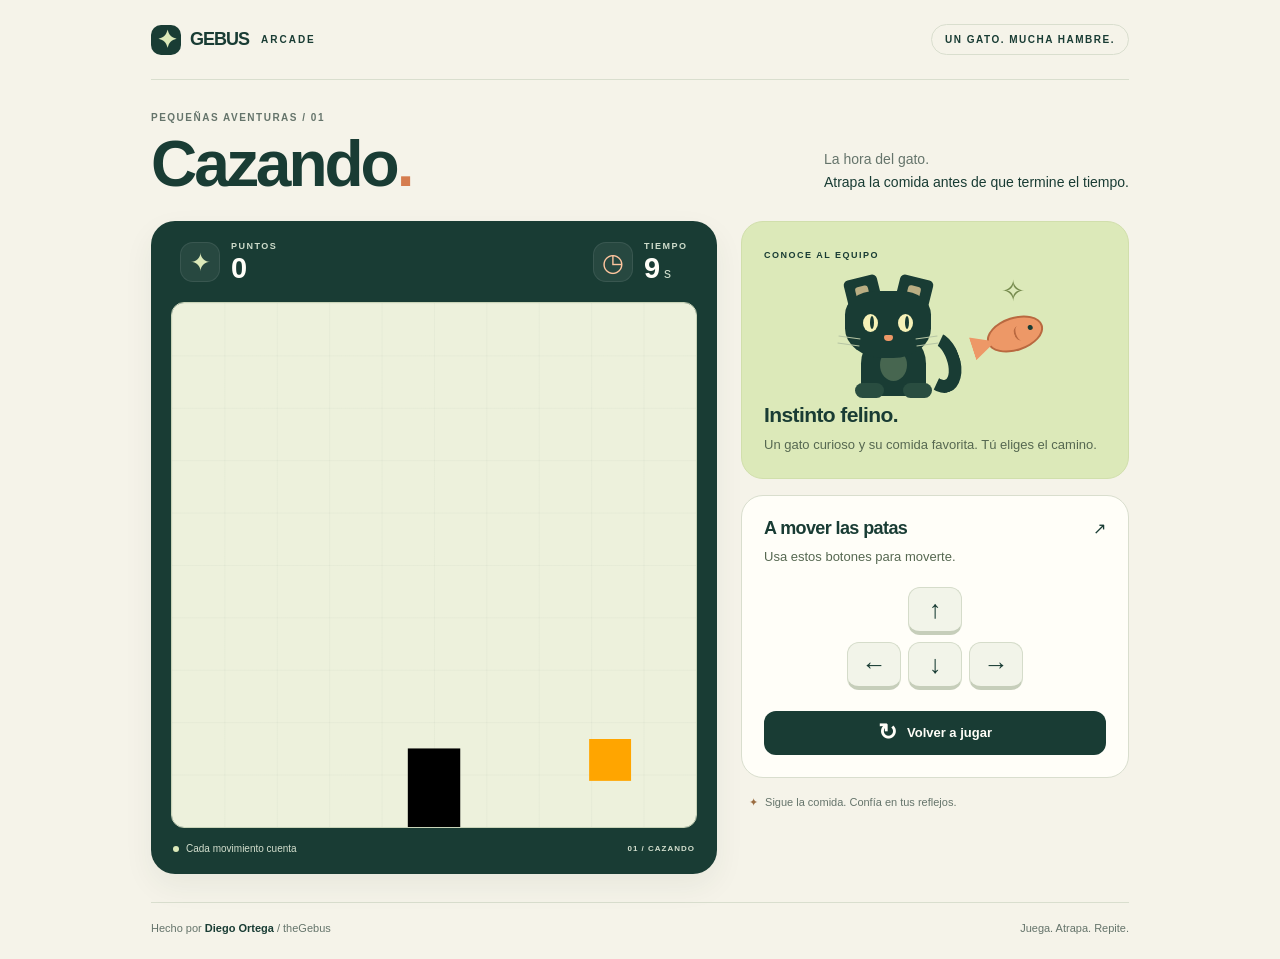
==== index.html @ de118d7b "Mejoras en el diseño grafico" ====
<!DOCTYPE html>
<html lang="es">
<head>
  <meta charset="UTF-8">
  <meta name="viewport" content="width=device-width, initial-scale=1.0">
  <meta name="theme-color" content="#193c34">
  <title>Cazando · La hora del gato</title>
  <link rel="stylesheet" href="cazando.css">
  <script src="utils.js"></script>
</head>
<body onload="iniciarJuego()">
  <div class="app">
    <header class="cabecera">
      <a class="marca" href="cazando.html" aria-label="Cazando, inicio"><span class="marca-icono" aria-hidden="true">✦</span> GEBUS<span class="marca-sub">ARCADE</span></a>
      <span class="etiqueta">UN GATO. MUCHA HAMBRE.</span>
    </header>

    <main>
      <div class="introduccion">
        <div><p class="sobretitulo">PEQUEÑAS AVENTURAS / 01</p><h1>Cazando<span class="punto">.</span></h1></div>
        <p class="descripcion">La hora del gato.<br><strong>Atrapa la comida antes de que termine el tiempo.</strong></p>
      </div>

      <div class="juego">
        <section class="zona-juego" aria-label="Tablero de juego">
          <div class="panel">
            <div class="dato"><span class="dato-icono" aria-hidden="true">✦</span><div><span class="dato-nombre">PUNTOS</span><span id="puntos">0</span></div></div>
            <div class="dato"><span class="dato-icono reloj" aria-hidden="true">◷</span><div><span class="dato-nombre">TIEMPO</span><span id="tiempo">10</span><span class="unidad"> s</span></div></div>
          </div>
          <div class="marco-tablero">
            <!-- Se conservan el ID y las dimensiones originales para la lógica del juego. -->
            <canvas width="500" height="500" id="areaJuego" aria-label="Mueve al gato con los botones para atrapar la comida">Tu navegador necesita admitir Canvas para mostrar este juego.</canvas>
          </div>
          <div class="pie-tablero"><span class="indicador" aria-hidden="true"></span> Cada movimiento cuenta <span class="pie-numero">01 / CAZANDO</span></div>
        </section>

        <aside class="lateral" aria-label="Guía y controles">
          <section class="tarjeta historia">
            <span class="mini-etiqueta">CONOCE AL EQUIPO</span>
            <div class="personajes" aria-hidden="true">
              <div class="gato"><div class="oreja oreja-izq"></div><div class="oreja oreja-der"></div><div class="cabeza"><span class="ojo ojo-izq"></span><span class="ojo ojo-der"></span><span class="nariz"></span><span class="bigote bigote-izq"></span><span class="bigote bigote-der"></span></div><div class="cuerpo"></div><span class="pata pata-izq"></span><span class="pata pata-der"></span><span class="cola"></span></div>
              <span class="destello">✧</span><div class="pez"><span class="ojo-pez"></span></div>
            </div>
            <h2>Instinto felino.</h2><p>Un gato curioso y su comida favorita. Tú eliges el camino.</p>
          </section>

          <section class="tarjeta controles" aria-label="Controles de movimiento">
            <div class="titulo-controles"><h2>A mover las patas</h2><span aria-hidden="true">↗</span></div>
            <p>Usa estos botones para moverte.</p>
            <div class="cruceta">
              <button class="arriba" type="button" onclick="moverPersonajeArriba();" aria-label="Mover arriba">↑</button>
              <button class="izquierda" type="button" onclick="moverPersonajeIzquierda();" aria-label="Mover a la izquierda">←</button>
              <button class="abajo" type="button" onclick="moverPersonajeAbajo();" aria-label="Mover abajo">↓</button>
              <button class="derecha" type="button" onclick="moverPersonajeDerecha();" aria-label="Mover a la derecha">→</button>
            </div>
            <button class="reiniciar" type="button" onclick="reiniciarJuego();"><span aria-hidden="true">↻</span> Volver a jugar</button>
            <p id="mensaje" role="status" aria-live="polite"></p>
          </section>
          <p class="consejo"><span aria-hidden="true">✦</span> Sigue la comida. Confía en tus reflejos.</p>
        </aside>
      </div>
    </main>
    <footer><span>Hecho por <strong>Diego Ortega</strong> / theGebus</span><span>Juega. Atrapa. Repite.</span></footer>
  </div>
  <script src="cazando.js"></script>
</body>
</html>
---- cazando.css ----
/* CAZANDO — colores suaves, formas redondas y una pequeña aventura felina. */
:root {
  --fondo: #f5f3e9;
  --papel: #fffef8;
  --tinta: #193c34;
  --suave: #65746b;
  --verde: #dce9b9;
  --borde: #d9dece;
  --naranja: #ed9867;
}
* { box-sizing: border-box; }
body { margin: 0; color: var(--tinta); background: var(--fondo); font-family: "Trebuchet MS", Arial, sans-serif; }
button, a { -webkit-tap-highlight-color: transparent; }
.app { max-width: 1050px; margin: 0 auto; padding: 0 36px; }
.cabecera { display: flex; align-items: center; justify-content: space-between; gap: 20px; padding: 24px 0; border-bottom: 1px solid var(--borde); }
.marca { display: flex; align-items: center; gap: 9px; text-decoration: none; color: inherit; font-size: 18px; font-weight: 900; letter-spacing: -1px; }
.marca-icono { display: grid; place-items: center; width: 30px; height: 30px; border-radius: 10px; background: var(--tinta); color: var(--verde); font-size: 24px; }
.marca-sub { font-size: 10px; letter-spacing: 2px; margin-left: 3px; font-weight: 600; }
.etiqueta, .mini-etiqueta, .sobretitulo, .dato-nombre, .pie-numero { font-size: 10px; font-weight: 700; letter-spacing: 1.5px; }
.etiqueta { border: 1px solid var(--borde); border-radius: 30px; padding: 9px 13px; }
.introduccion { display: flex; justify-content: space-between; align-items: end; gap: 30px; padding: 32px 0 25px; }
.sobretitulo { color: var(--suave); margin: 0 0 9px; }
h1 { font-size: clamp(42px, 6vw, 64px); line-height: 1; letter-spacing: -3px; margin: 0; }
.punto { color: #d57c4e; }
.descripcion { max-width: 315px; font-size: 14px; line-height: 1.6; margin: 0 0 3px; color: var(--suave); }
.descripcion strong { font-weight: 400; color: var(--tinta); }
.juego { display: grid; grid-template-columns: minmax(0, 566px) minmax(0, 1fr); gap: 24px; align-items: start; }
.zona-juego { background: var(--tinta); padding: 20px; border-radius: 24px; box-shadow: 0 12px 30px #193c3410; }
.panel { display: flex; justify-content: space-between; padding: 0 9px 19px; gap: 20px; color: var(--papel); }
.dato { display: flex; align-items: center; gap: 11px; min-width: 95px; }
.dato-icono { display: grid; place-items: center; color: var(--verde); background: #ffffff10; width: 40px; height: 40px; font-size: 25px; border: 1px solid #ffffff15; border-radius: 13px; }
.reloj { color: #ffc59e; }
.dato-nombre { display: block; color: #cedccb; font-size: 9px; margin-bottom: 3px; }
#puntos, #tiempo { font-size: 29px; font-weight: 700; line-height: 1; font-variant-numeric: tabular-nums; }
.unidad { font-size: 14px; color: #cedccb; }
.marco-tablero { overflow: hidden; border-radius: 13px; border: 1px solid #c9d4b8; background: #edf1dc; }
/* El tamaño interno sigue siendo 500 × 500; solo se adapta la visualización. */
canvas { display: block; width: 100%; height: auto; aspect-ratio: 1; background-color: #edf1dc; background-image: linear-gradient(#193c3408 1px, transparent 1px), linear-gradient(90deg, #193c3408 1px, transparent 1px); background-size: 10% 10%; }
.pie-tablero { display: flex; align-items: center; gap: 7px; color: #d4dfce; padding: 15px 2px 0; font-size: 10px; }
.indicador { width: 6px; height: 6px; border-radius: 50%; background: var(--verde); }
.pie-numero { margin-left: auto; font-size: 8px; letter-spacing: 1px; }
.lateral { display: grid; gap: 16px; }
.tarjeta { border: 1px solid var(--borde); border-radius: 22px; padding: 22px; background: var(--papel); }
.historia { background: var(--verde); border-color: #d1dfac; overflow: hidden; }
.mini-etiqueta { font-size: 9px; }
h2 { margin: 0; font-size: 21px; letter-spacing: -.6px; }
.tarjeta p { font-size: 13px; line-height: 1.6; color: #566851; margin: 8px 0 0; }
.personajes { height: 141px; position: relative; max-width: 235px; margin: 0 auto; }
/* Ilustraciones decorativas hechas en CSS, sin imágenes externas. */
.gato { position: absolute; width: 110px; height: 120px; bottom: 7px; left: 17px; }
.cabeza { position: absolute; z-index: 3; background: var(--tinta); width: 86px; height: 67px; border-radius: 35% 35% 44% 44%; left: 10px; top: 15px; }
.oreja { position: absolute; top: 1px; width: 34px; height: 40px; background: var(--tinta); border-radius: 5px; z-index: 2; }
.oreja-izq { left: 12px; transform: rotate(-14deg); }
.oreja-der { left: 61px; transform: rotate(14deg); }
.oreja::after { content: ""; position: absolute; width: 13px; height: 19px; background: #baae83; left: 10px; top: 9px; border-radius: 3px; }
.ojo { position: absolute; width: 15px; height: 18px; background: #f6f1b7; border-radius: 50%; top: 23px; }
.ojo::after { content: ""; position: absolute; width: 4px; height: 13px; border-radius: 50%; background: var(--tinta); top: 2px; left: 7px; }
.ojo-izq { left: 18px; }.ojo-der { right: 18px; }
.nariz { position: absolute; top: 44px; left: 39px; width: 9px; height: 6px; background: var(--naranja); border-radius: 3px 3px 6px 6px; }
.bigote { position: absolute; top: 46px; width: 22px; height: 8px; border-top: 1px solid #b6c5a4; border-bottom: 1px solid #b6c5a4; }
.bigote-izq { left: -7px; transform: rotate(8deg); }.bigote-der { right: -7px; transform: rotate(-8deg); }
.cuerpo { position: absolute; z-index: 2; left: 26px; bottom: 0; width: 65px; height: 65px; background: var(--tinta); border-radius: 50% 50% 20% 20%; }
.cuerpo::after { content: ""; position: absolute; top: 18px; left: 19px; width: 27px; height: 32px; border-radius: 50%; background: #476650; }
.pata { position: absolute; bottom: -2px; z-index: 3; background: #294d40; width: 29px; height: 15px; border-radius: 10px; }.pata-izq { left: 20px; }.pata-der { left: 68px; }
.cola { position: absolute; right: -15px; bottom: 2px; width: 43px; height: 64px; border: 13px solid var(--tinta); border-left-color: transparent; border-top-color: transparent; border-radius: 50%; transform: rotate(-20deg); }
.pez { position: absolute; top: 55px; right: 9px; width: 58px; height: 34px; border: 2px solid #b96940; background: var(--naranja); border-radius: 50%; transform: rotate(-18deg); }
.pez::before { content: ""; position: absolute; left: -18px; top: 4px; width: 24px; height: 24px; background: var(--naranja); clip-path: polygon(0 0, 100% 50%, 0 100%); }
.pez::after { content: ""; position: absolute; width: 9px; height: 15px; border-left: 2px solid #b96940; border-radius: 50%; top: 8px; right: 17px; }
.ojo-pez { position: absolute; right: 8px; top: 11px; width: 5px; height: 5px; background: var(--tinta); border-radius: 50%; }
.destello { position: absolute; top: 12px; right: 28px; font-size: 29px; color: #758a4d; }
.titulo-controles { display: flex; align-items: center; justify-content: space-between; gap: 7px; }
.titulo-controles h2 { font-size: 18px; }
.cruceta { display: grid; grid-template-columns: repeat(3, 54px); grid-template-rows: repeat(2, 48px); gap: 7px; justify-content: center; margin: 19px 0 21px; }
button { font: inherit; cursor: pointer; touch-action: manipulation; transition: background .15s, transform .15s, box-shadow .15s; }
.cruceta button { border: 1px solid #d5dcca; border-bottom: 4px solid #c6ceba; border-radius: 12px; background: #f2f4e9; color: var(--tinta); font-size: 25px; font-weight: bold; }
.arriba { grid-column: 2; grid-row: 1; }.izquierda { grid-column: 1; grid-row: 2; }.abajo { grid-column: 2; grid-row: 2; }.derecha { grid-column: 3; grid-row: 2; }
button:hover { background: #e0e9c9; }
button:active { transform: translateY(2px); }
button:focus-visible, a:focus-visible { outline: 3px solid #c66e3e; outline-offset: 4px; }
.reiniciar { display: flex; justify-content: center; align-items: center; gap: 10px; width: 100%; min-height: 44px; background: var(--tinta); color: var(--papel); border: 0; border-radius: 12px; font-size: 13px; font-weight: bold; }
.reiniciar span { font-size: 23px; }.reiniciar:hover { background: #2e5946; }
#mensaje { color: #91431f; font-size: 14px; text-align: center; font-weight: bold; overflow-wrap: anywhere; }
#mensaje:empty { display: none; }
.consejo { margin: 0; padding: 0 8px; color: var(--suave); font-size: 11px; line-height: 1.5; }.consejo span { color: #9b6d42; margin-right: 4px; }
footer { display: flex; justify-content: space-between; gap: 16px; margin-top: 28px; padding: 19px 0 25px; border-top: 1px solid var(--borde); color: var(--suave); font-size: 11px; }
footer strong { color: var(--tinta); }
@media (max-width: 800px) {
  .app { padding: 0 22px; max-width: 640px; }
  .juego { grid-template-columns: 1fr; gap: 18px; }
  .lateral { grid-template-columns: 1fr 1fr; gap: 14px; }
  .tarjeta { padding: 18px; }
  .consejo { grid-column: 1 / -1; }
  .introduccion { align-items: start; }
  .descripcion { max-width: 230px; font-size: 13px; }
  .personajes { transform: scale(.85); transform-origin: center; }
}
@media (max-width: 480px) {
  .app { padding: 0 16px; }
  .cabecera { padding: 19px 0; }.etiqueta { display: none; }
  .introduccion { display: block; padding: 24px 0 20px; }
  .descripcion { margin-top: 14px; max-width: 100%; }
  .zona-juego { padding: 14px; border-radius: 20px; }
  .panel { padding: 2px 2px 15px; }.pie-numero { display: none; }
  .lateral { grid-template-columns: 1fr; }.historia { display: none; }
  .cruceta { grid-template-columns: repeat(3, 60px); grid-template-rows: repeat(2, 50px); }
  footer { flex-direction: column; gap: 7px; }
}
@media (prefers-reduced-motion: reduce) { button { transition: none; } }
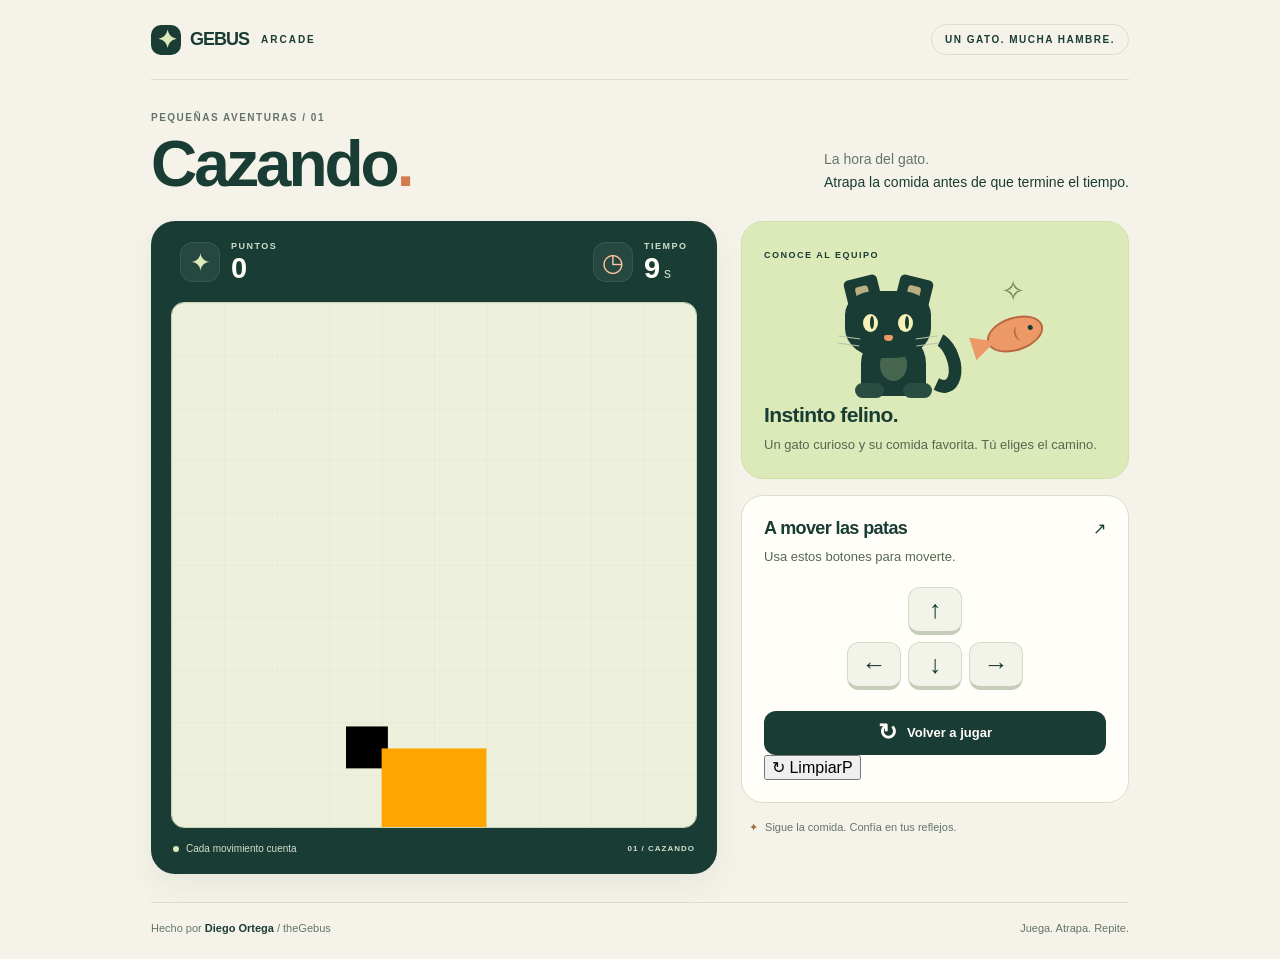
==== commit 67f2280f: "Cambios de personaje y tamaños" ====
--- a/index.html
+++ b/index.html
@@ -54,9 +54,11 @@
               <button class="derecha" type="button" onclick="moverPersonajeDerecha();" aria-label="Mover a la derecha">→</button>
             </div>
             <button class="reiniciar" type="button" onclick="reiniciarJuego();"><span aria-hidden="true">↻</span> Volver a jugar</button>
+            <button class="clean" type="button" onclick="desaparecerPersonaje();"><span aria-hidden="true">↻</span> LimpiarP</button>
             <p id="mensaje" role="status" aria-live="polite"></p>
           </section>
           <p class="consejo"><span aria-hidden="true">✦</span> Sigue la comida. Confía en tus reflejos.</p>
+
         </aside>
       </div>
     </main>
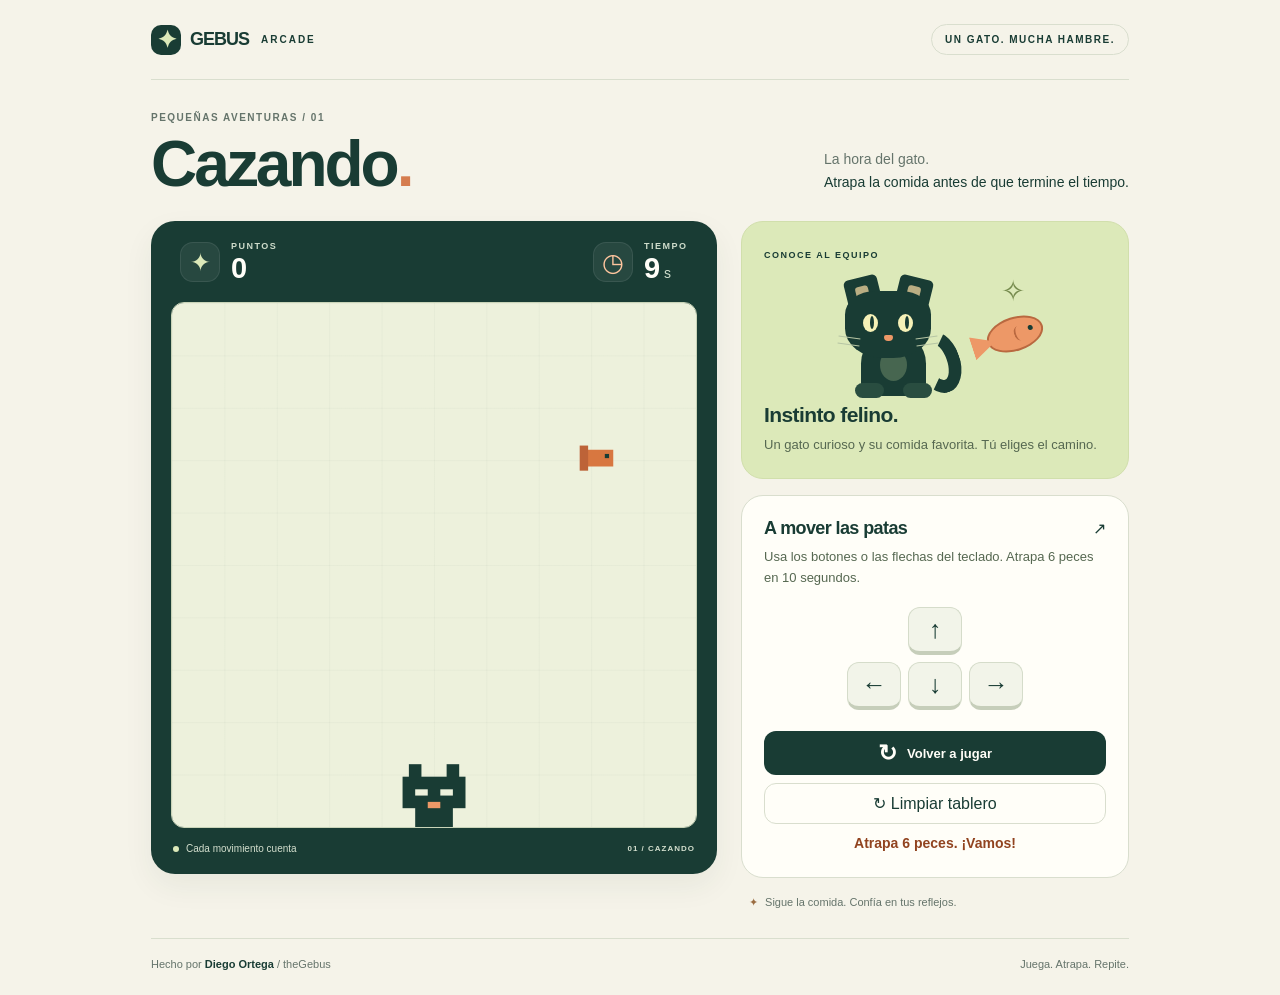
==== commit 3f7026c1: "Mejoras graficas" ====
--- a/index.html
+++ b/index.html
@@ -11,7 +11,7 @@
 <body onload="iniciarJuego()">
   <div class="app">
     <header class="cabecera">
-      <a class="marca" href="cazando.html" aria-label="Cazando, inicio"><span class="marca-icono" aria-hidden="true">✦</span> GEBUS<span class="marca-sub">ARCADE</span></a>
+      <a class="marca" href="index.html" aria-label="Cazando, inicio"><span class="marca-icono" aria-hidden="true">✦</span> GEBUS<span class="marca-sub">ARCADE</span></a>
       <span class="etiqueta">UN GATO. MUCHA HAMBRE.</span>
     </header>
 
@@ -46,7 +46,7 @@
 
           <section class="tarjeta controles" aria-label="Controles de movimiento">
             <div class="titulo-controles"><h2>A mover las patas</h2><span aria-hidden="true">↗</span></div>
-            <p>Usa estos botones para moverte.</p>
+            <p>Usa los botones o las flechas del teclado. Atrapa 6 peces en 10 segundos.</p>
             <div class="cruceta">
               <button class="arriba" type="button" onclick="moverPersonajeArriba();" aria-label="Mover arriba">↑</button>
               <button class="izquierda" type="button" onclick="moverPersonajeIzquierda();" aria-label="Mover a la izquierda">←</button>
@@ -54,7 +54,7 @@
               <button class="derecha" type="button" onclick="moverPersonajeDerecha();" aria-label="Mover a la derecha">→</button>
             </div>
             <button class="reiniciar" type="button" onclick="reiniciarJuego();"><span aria-hidden="true">↻</span> Volver a jugar</button>
-            <button class="clean" type="button" onclick="desaparecerPersonaje();"><span aria-hidden="true">↻</span> LimpiarP</button>
+            <button class="clean" type="button" onclick="desaparecerPersonaje();"><span aria-hidden="true">↻</span> Limpiar tablero</button>
             <p id="mensaje" role="status" aria-live="polite"></p>
           </section>
           <p class="consejo"><span aria-hidden="true">✦</span> Sigue la comida. Confía en tus reflejos.</p>
--- a/cazando.css
+++ b/cazando.css
@@ -106,3 +106,6 @@
   footer { flex-direction: column; gap: 7px; }
 }
 @media (prefers-reduced-motion: reduce) { button { transition: none; } }
+
+/* Botón para detener la partida y limpiar el tablero. */
+.clean { width: 100%; padding: 10px; margin-top: 8px; border: 1px solid var(--borde); border-radius: 12px; background: var(--papel); color: var(--tinta); }
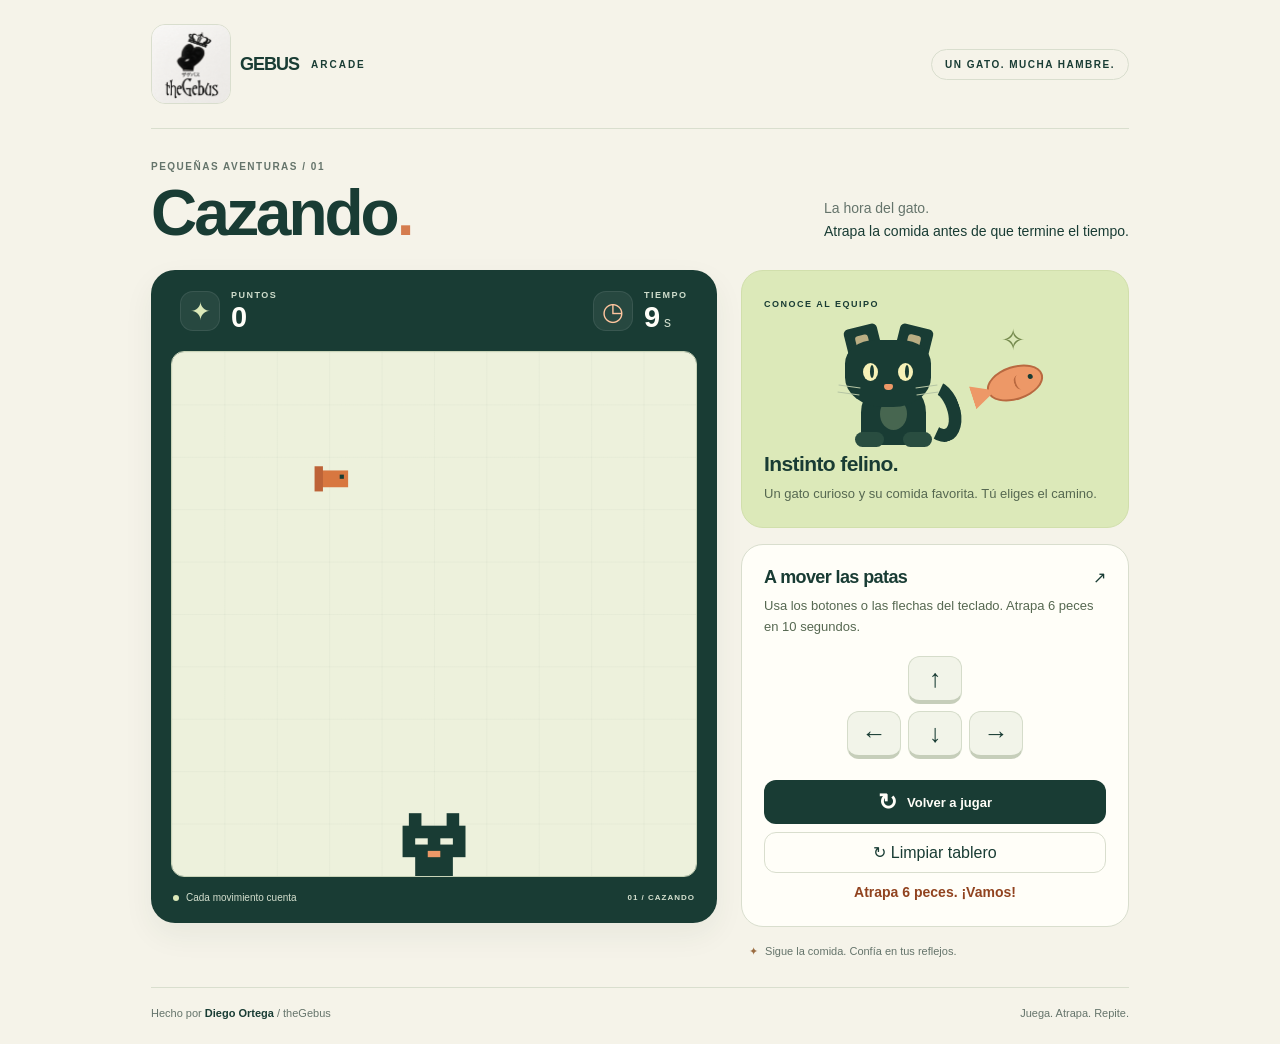
==== commit 8d208e66: "Mejoras graficas y logo" ====
--- a/index.html
+++ b/index.html
@@ -11,7 +11,7 @@
 <body onload="iniciarJuego()">
   <div class="app">
     <header class="cabecera">
-      <a class="marca" href="index.html" aria-label="Cazando, inicio"><span class="marca-icono" aria-hidden="true">✦</span> GEBUS<span class="marca-sub">ARCADE</span></a>
+      <a class="marca" href="index.html" aria-label="Cazando, inicio"><img class="marca-logo" src="imagenes/Logo-oficial-theGebus.png" alt="Logotipo de theGebus: conejo con corona" width="80" height="80"> GEBUS<span class="marca-sub">ARCADE</span></a>
       <span class="etiqueta">UN GATO. MUCHA HAMBRE.</span>
     </header>
 
--- a/cazando.css
+++ b/cazando.css
@@ -14,7 +14,9 @@
 .app { max-width: 1050px; margin: 0 auto; padding: 0 36px; }
 .cabecera { display: flex; align-items: center; justify-content: space-between; gap: 20px; padding: 24px 0; border-bottom: 1px solid var(--borde); }
 .marca { display: flex; align-items: center; gap: 9px; text-decoration: none; color: inherit; font-size: 18px; font-weight: 900; letter-spacing: -1px; }
-.marca-icono { display: grid; place-items: center; width: 30px; height: 30px; border-radius: 10px; background: var(--tinta); color: var(--verde); font-size: 24px; }
+/* Logotipo original junto al nombre, sin deformarlo ni recortarlo. */
+.marca-logo { display: block; width: 80px; height: 80px; object-fit: contain; flex-shrink: 0; border-radius: 14px; border: 1px solid var(--borde); }
+
 .marca-sub { font-size: 10px; letter-spacing: 2px; margin-left: 3px; font-weight: 600; }
 .etiqueta, .mini-etiqueta, .sobretitulo, .dato-nombre, .pie-numero { font-size: 10px; font-weight: 700; letter-spacing: 1.5px; }
 .etiqueta { border: 1px solid var(--borde); border-radius: 30px; padding: 9px 13px; }
@@ -109,3 +111,7 @@
 
 /* Botón para detener la partida y limpiar el tablero. */
 .clean { width: 100%; padding: 10px; margin-top: 8px; border: 1px solid var(--borde); border-radius: 12px; background: var(--papel); color: var(--tinta); }
+
+@media (max-width: 480px) {
+  .marca-logo { width: 64px; height: 64px; border-radius: 11px; }
+}
